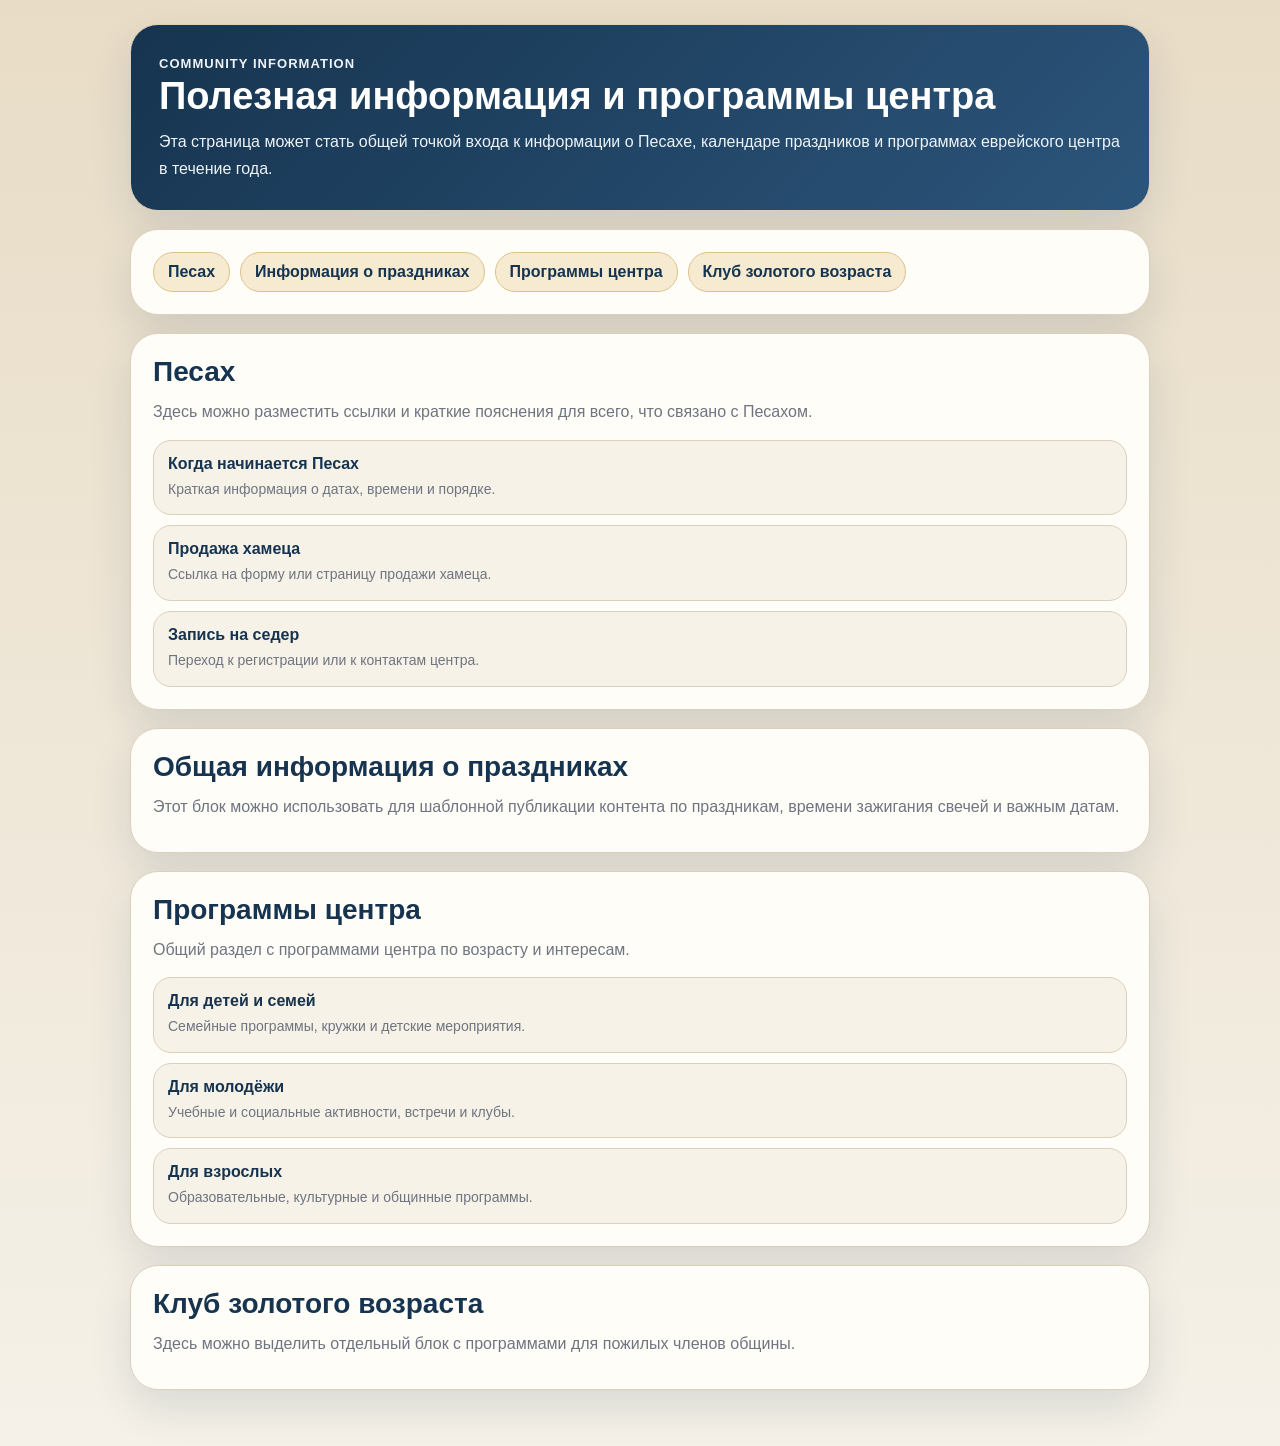
==== public/community-info.html @ 337637ea "Initial project setup" ====
<!DOCTYPE html>
<html lang="ru" dir="ltr">
<head>
  <meta charset="UTF-8">
  <meta name="viewport" content="width=device-width, initial-scale=1.0">
  <title>Community Information</title>
  <link rel="stylesheet" href="./styles.css">
  <style>
    html{scroll-behavior:smooth}
    .info-shell{
      width:min(1020px,94vw);
      margin:24px auto 56px;
      display:grid;
      gap:18px;
    }
    .info-hero,.nav-panel,.section-panel{
      background:var(--paper);
      border:1px solid var(--line);
      border-radius:28px;
      box-shadow:var(--shadow);
    }
    .info-hero{
      background:linear-gradient(135deg,var(--navy) 0%,var(--navy-2) 100%);
      color:#fff;
      padding:28px;
    }
    .info-hero h1{
      margin:0 0 10px;
      font-size:38px;
    }
    .info-hero p{
      margin:0;
      color:#edf3f8;
      line-height:1.7;
    }
    .nav-panel,.section-panel{padding:22px}
    .nav-links{
      display:flex;
      gap:10px;
      flex-wrap:wrap;
    }
    .nav-links a{
      text-decoration:none;
      padding:10px 14px;
      border-radius:999px;
      background:var(--gold-soft);
      color:var(--navy);
      border:1px solid #dcc38b;
      font-weight:800;
    }
    .section-panel h2{
      margin:0 0 10px;
      color:var(--navy);
      font-size:28px;
    }
    .section-panel p{
      margin:0 0 10px;
      color:var(--muted);
      line-height:1.7;
    }
    .bullet-list{
      display:grid;
      gap:10px;
      margin-top:14px;
    }
    .bullet{
      padding:14px;
      border-radius:18px;
      background:var(--soft);
      border:1px solid var(--line);
    }
    .bullet strong{
      display:block;
      margin-bottom:6px;
      color:var(--navy);
    }
    .bullet span{
      color:var(--muted);
      line-height:1.55;
      font-size:14px;
    }
  </style>
</head>
<body>
  <main class="info-shell">
    <section class="info-hero">
      <p class="eyebrow">Community Information</p>
      <h1>Полезная информация и программы центра</h1>
      <p>Эта страница может стать общей точкой входа к информации о Песахе, календаре праздников и программах еврейского центра в течение года.</p>
    </section>

    <section class="nav-panel">
      <div class="nav-links">
        <a href="#pesach">Песах</a>
        <a href="#holiday-info">Информация о праздниках</a>
        <a href="#programs">Программы центра</a>
        <a href="#seniors">Клуб золотого возраста</a>
      </div>
    </section>

    <section id="pesach" class="section-panel">
      <h2>Песах</h2>
      <p>Здесь можно разместить ссылки и краткие пояснения для всего, что связано с Песахом.</p>
      <div class="bullet-list">
        <div class="bullet"><strong>Когда начинается Песах</strong><span>Краткая информация о датах, времени и порядке.</span></div>
        <div class="bullet"><strong>Продажа хамеца</strong><span>Ссылка на форму или страницу продажи хамеца.</span></div>
        <div class="bullet"><strong>Запись на седер</strong><span>Переход к регистрации или к контактам центра.</span></div>
      </div>
    </section>

    <section id="holiday-info" class="section-panel">
      <h2>Общая информация о праздниках</h2>
      <p>Этот блок можно использовать для шаблонной публикации контента по праздникам, времени зажигания свечей и важным датам.</p>
    </section>

    <section id="programs" class="section-panel">
      <h2>Программы центра</h2>
      <p>Общий раздел с программами центра по возрасту и интересам.</p>
      <div class="bullet-list">
        <div class="bullet"><strong>Для детей и семей</strong><span>Семейные программы, кружки и детские мероприятия.</span></div>
        <div class="bullet"><strong>Для молодёжи</strong><span>Учебные и социальные активности, встречи и клубы.</span></div>
        <div class="bullet"><strong>Для взрослых</strong><span>Образовательные, культурные и общинные программы.</span></div>
      </div>
    </section>

    <section id="seniors" class="section-panel">
      <h2>Клуб золотого возраста</h2>
      <p>Здесь можно выделить отдельный блок с программами для пожилых членов общины.</p>
    </section>
  </main>
</body>
</html>
---- public/styles.css ----
:root{
  --bg:#efe6d6;
  --paper:#fffdf8;
  --ink:#203143;
  --muted:#6e7580;
  --navy:#16344f;
  --navy-2:#2c557b;
  --gold:#bd9646;
  --gold-soft:#f6ead1;
  --line:#dccfbc;
  --soft:#f7f2e8;
  --shadow:0 18px 42px rgba(24,52,79,.12);
}
*{box-sizing:border-box}
body{
  margin:0;
  font-family:"Segoe UI",Arial,sans-serif;
  background:linear-gradient(180deg,#e8dcc6 0%,#f5f1e8 100%);
  color:var(--ink);
}
.page{
  width:min(980px,94vw);
  margin:24px auto 56px;
  display:grid;
  gap:18px;
}
.hero,.panel{
  background:var(--paper);
  border:1px solid var(--line);
  border-radius:28px;
  box-shadow:var(--shadow);
}
.hero{
  padding:28px;
  background:linear-gradient(135deg,var(--navy) 0%,var(--navy-2) 100%);
  color:#fff;
}
.brand{
  display:flex;
  align-items:center;
  gap:16px;
  margin-bottom:16px;
}
.logo{
  width:72px;
  height:72px;
  object-fit:contain;
  border-radius:18px;
  background:rgba(255,255,255,.12);
  padding:8px;
}
.eyebrow{
  margin:0 0 6px;
  color:#ecd49d;
  font-size:13px;
  font-weight:800;
  letter-spacing:.08em;
  text-transform:uppercase;
}
h1,h2{margin:0}
.intro{
  margin:0 0 18px;
  color:#edf3f8;
  line-height:1.7;
}
.token-box{
  background:rgba(255,255,255,.1);
  border:1px solid rgba(255,255,255,.16);
  border-radius:20px;
  padding:16px;
}
.token-box label{
  display:block;
  margin-bottom:8px;
  font-size:13px;
  font-weight:700;
}
.token-hint{
  margin:10px 0 0;
  color:#f5ebd1;
  font-size:12px;
}
.token-hint code{
  background:rgba(255,255,255,.14);
  padding:2px 6px;
  border-radius:8px;
}
.token-row,.panel-head,.actions{
  display:flex;
  gap:12px;
  align-items:center;
}
.token-row input,.grid input,.grid select,.full input,.meta-grid input,.person-grid input,.person-grid select,.contact-grid input,.contact-grid select{
  width:100%;
  border:1.5px solid var(--line);
  border-radius:14px;
  padding:12px 14px;
  font:inherit;
}
.token-row input{
  background:#fff;
}
button{
  border:none;
  border-radius:14px;
  padding:12px 16px;
  font:inherit;
  font-weight:800;
  cursor:pointer;
  background:linear-gradient(135deg,var(--gold) 0%,#d8b36b 100%);
  color:#1c2935;
}
button.secondary{
  background:#f2eadb;
  border:1px solid #d7c49a;
  color:var(--navy);
}
.panel{
  padding:22px;
}
.panel-head{
  justify-content:space-between;
  margin-bottom:14px;
}
.badge{
  padding:8px 12px;
  border-radius:999px;
  background:var(--gold-soft);
  color:var(--navy);
  font-size:12px;
  font-weight:800;
}
.summary{
  background:var(--soft);
  border:1px solid var(--line);
  border-radius:18px;
  padding:14px;
  color:var(--muted);
  line-height:1.6;
  margin-bottom:14px;
}
.form{
  display:grid;
  gap:14px;
}
.meta-grid{
  display:grid;
  grid-template-columns:repeat(4,minmax(0,1fr));
  gap:12px;
}
.grid{
  display:grid;
  grid-template-columns:repeat(2,minmax(0,1fr));
  gap:12px;
}
.grid label,.full,.meta-grid label,.person-grid label,.contact-grid label{
  display:grid;
  gap:6px;
}
.grid span,.full span,.meta-grid span,.person-grid span,.contact-grid span{
  color:var(--navy);
  font-size:12px;
  font-weight:800;
}
.full input{
  background:#fff;
}
.section-card{
  border:1px solid var(--line);
  border-radius:24px;
  padding:18px;
  background:linear-gradient(180deg,#fffdfa 0%,#fbf7ef 100%);
}
.section-head{
  display:flex;
  justify-content:space-between;
  gap:16px;
  margin-bottom:14px;
}
.section-kicker{
  margin:0 0 5px;
  color:var(--gold);
  font-size:12px;
  font-weight:800;
  letter-spacing:.08em;
  text-transform:uppercase;
}
.section-note{
  max-width:320px;
  color:var(--muted);
  font-size:13px;
  line-height:1.5;
}
.person-stack,.contact-stack{
  display:grid;
  gap:14px;
}
.person-card,.contact-card{
  border:1px solid #e2d7c4;
  border-radius:20px;
  padding:16px;
  background:#fff;
}
.person-top,.contact-top{
  display:flex;
  align-items:center;
  justify-content:space-between;
  gap:12px;
  margin-bottom:14px;
}
.role-badge{
  display:inline-flex;
  align-items:center;
  padding:7px 11px;
  border-radius:999px;
  background:#f6ead1;
  color:var(--navy);
  font-size:12px;
  font-weight:800;
}
.person-grid,.contact-grid{
  display:grid;
  grid-template-columns:repeat(2,minmax(0,1fr));
  gap:12px;
}
.contact-list{
  display:grid;
  gap:12px;
}
.contact-item{
  border:1px dashed #dac9ad;
  border-radius:16px;
  padding:12px;
  background:#fcfaf6;
}
.requirement{
  margin:12px 0 0;
  color:#8f5c18;
  font-size:12px;
  font-weight:700;
}
.inline-actions{
  margin-top:12px;
  display:flex;
  justify-content:flex-start;
}
.hidden{
  display:none !important;
}
.check{
  display:flex;
  gap:10px;
  align-items:flex-start;
  font-size:14px;
  line-height:1.55;
}
.check input{
  margin-top:3px;
}
.output{
  margin:0;
  white-space:pre-wrap;
  background:#f7f0e2;
  border:1px solid #e1d3bb;
  border-radius:18px;
  padding:14px;
  color:#35506b;
  font-family:Consolas,monospace;
  font-size:13px;
  line-height:1.6;
}
@media (max-width:680px){
  .meta-grid,
  .person-grid,
  .contact-grid,
  .grid{grid-template-columns:1fr}
  .section-head,
  .brand,.token-row,.panel-head,.actions{flex-direction:column;align-items:stretch}
  .person-top,.contact-top{flex-direction:column;align-items:flex-start}
  .badge{align-self:flex-start}
}
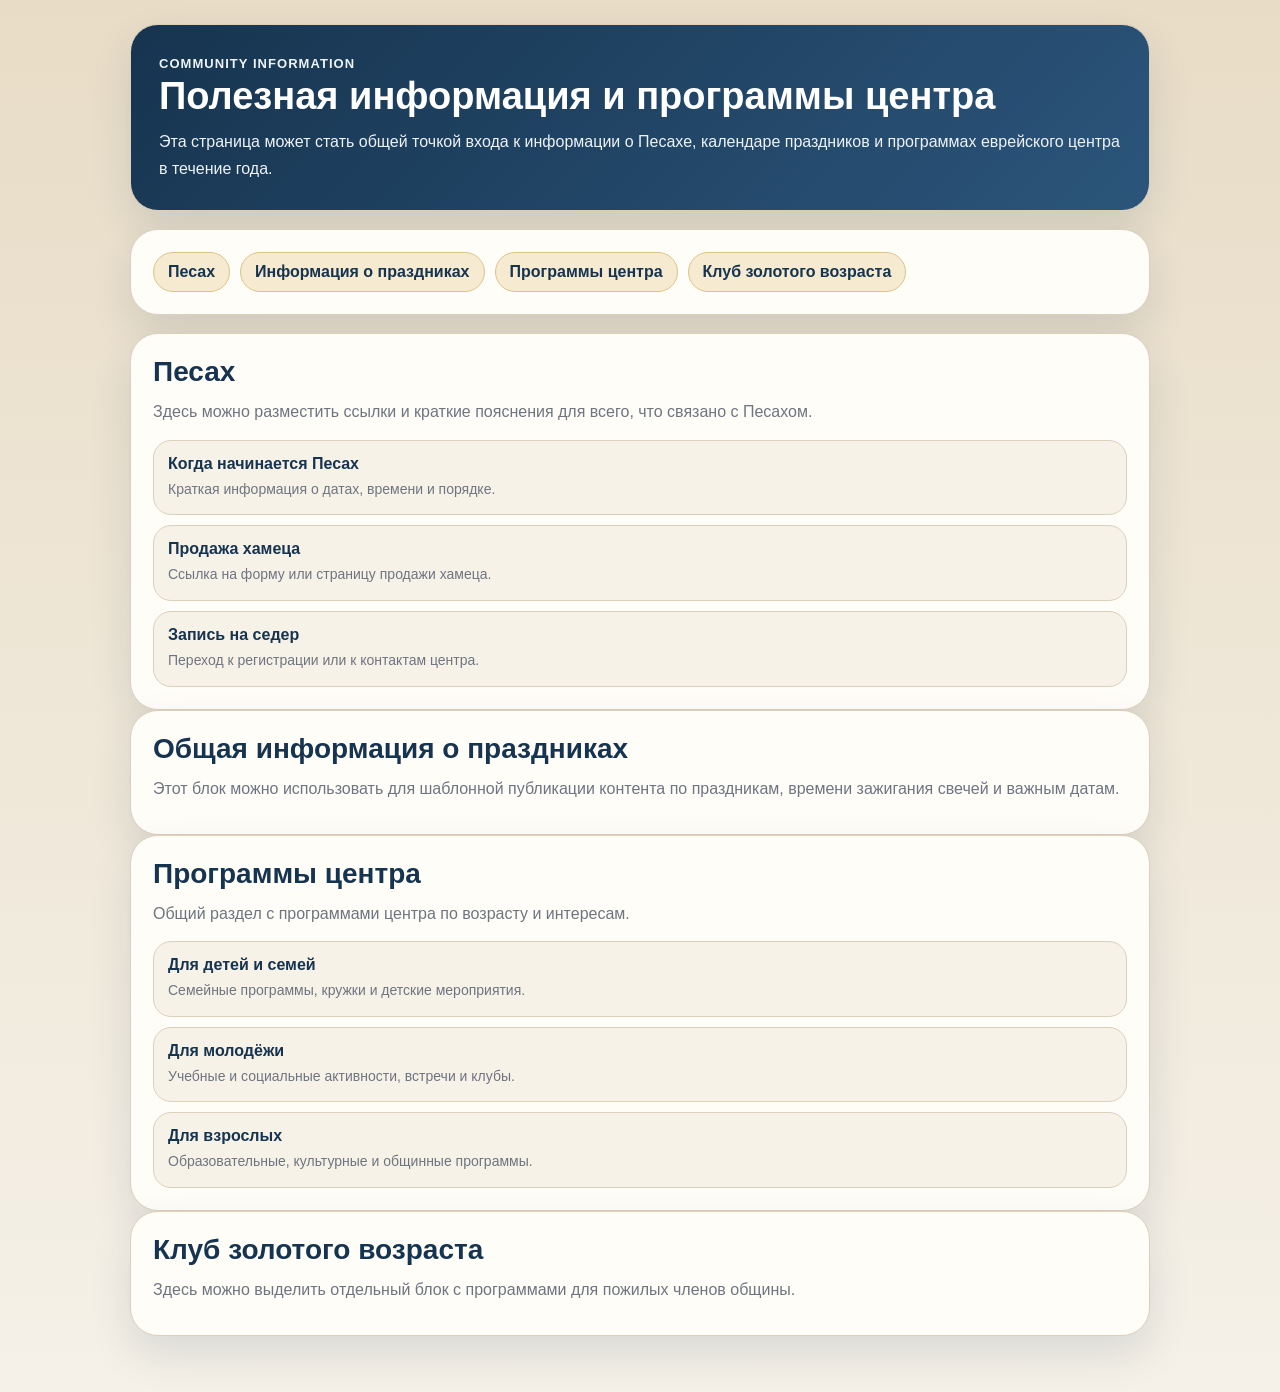
==== commit 112533eb: "Add editable content file for success and community pages" ====
--- a/public/community-info.html
+++ b/public/community-info.html
@@ -81,52 +81,20 @@
     }
   </style>
 </head>
-<body>
+<body data-page-type="community">
   <main class="info-shell">
     <section class="info-hero">
-      <p class="eyebrow">Community Information</p>
-      <h1>Полезная информация и программы центра</h1>
-      <p>Эта страница может стать общей точкой входа к информации о Песахе, календаре праздников и программах еврейского центра в течение года.</p>
+      <p class="eyebrow" data-content="community-eyebrow">Community Information</p>
+      <h1 data-content="community-title">Полезная информация и программы центра</h1>
+      <p data-content="community-description">Эта страница может стать общей точкой входа к информации о Песахе, календаре праздников и программах еврейского центра в течение года.</p>
     </section>
 
     <section class="nav-panel">
-      <div class="nav-links">
-        <a href="#pesach">Песах</a>
-        <a href="#holiday-info">Информация о праздниках</a>
-        <a href="#programs">Программы центра</a>
-        <a href="#seniors">Клуб золотого возраста</a>
-      </div>
+      <div class="nav-links" data-content="community-nav"></div>
     </section>
 
-    <section id="pesach" class="section-panel">
-      <h2>Песах</h2>
-      <p>Здесь можно разместить ссылки и краткие пояснения для всего, что связано с Песахом.</p>
-      <div class="bullet-list">
-        <div class="bullet"><strong>Когда начинается Песах</strong><span>Краткая информация о датах, времени и порядке.</span></div>
-        <div class="bullet"><strong>Продажа хамеца</strong><span>Ссылка на форму или страницу продажи хамеца.</span></div>
-        <div class="bullet"><strong>Запись на седер</strong><span>Переход к регистрации или к контактам центра.</span></div>
-      </div>
-    </section>
-
-    <section id="holiday-info" class="section-panel">
-      <h2>Общая информация о праздниках</h2>
-      <p>Этот блок можно использовать для шаблонной публикации контента по праздникам, времени зажигания свечей и важным датам.</p>
-    </section>
-
-    <section id="programs" class="section-panel">
-      <h2>Программы центра</h2>
-      <p>Общий раздел с программами центра по возрасту и интересам.</p>
-      <div class="bullet-list">
-        <div class="bullet"><strong>Для детей и семей</strong><span>Семейные программы, кружки и детские мероприятия.</span></div>
-        <div class="bullet"><strong>Для молодёжи</strong><span>Учебные и социальные активности, встречи и клубы.</span></div>
-        <div class="bullet"><strong>Для взрослых</strong><span>Образовательные, культурные и общинные программы.</span></div>
-      </div>
-    </section>
-
-    <section id="seniors" class="section-panel">
-      <h2>Клуб золотого возраста</h2>
-      <p>Здесь можно выделить отдельный блок с программами для пожилых членов общины.</p>
-    </section>
+    <div data-content="community-sections"></div>
   </main>
+  <script src="./content-pages.js"></script>
 </body>
 </html>
--- a/public/styles.css
+++ b/public/styles.css
@@ -90,7 +90,7 @@
   gap:12px;
   align-items:center;
 }
-.token-row input,.grid input,.grid select,.full input,.meta-grid input,.person-grid input,.person-grid select,.contact-grid input,.contact-grid select{
+.token-row input,.grid input,.grid select,.grid textarea,.full input,.full textarea,.meta-grid input,.person-grid input,.person-grid select,.contact-grid input,.contact-grid select{
   width:100%;
   border:1.5px solid var(--line);
   border-radius:14px;
@@ -143,6 +143,19 @@
   display:grid;
   gap:14px;
 }
+.tech-box{
+  border:1px dashed var(--line);
+  border-radius:18px;
+  padding:10px 14px 14px;
+  background:#faf6ef;
+}
+.tech-box summary{
+  cursor:pointer;
+  color:var(--navy);
+  font-size:13px;
+  font-weight:800;
+  margin-bottom:10px;
+}
 .meta-grid{
   display:grid;
   grid-template-columns:repeat(4,minmax(0,1fr));
@@ -157,13 +170,33 @@
   display:grid;
   gap:6px;
 }
+.info-field{
+  display:grid;
+  gap:6px;
+}
 .grid span,.full span,.meta-grid span,.person-grid span,.contact-grid span{
   color:var(--navy);
   font-size:12px;
   font-weight:800;
 }
-.full input{
+.info-value{
+  min-height:48px;
+  display:flex;
+  align-items:center;
+  padding:12px 14px;
+  border:1.5px solid var(--line);
+  border-radius:14px;
+  background:#f7f2e8;
+  color:var(--navy);
+  font-weight:800;
+}
+.full input,.full textarea{
   background:#fff;
+}
+.full textarea,
+.grid textarea{
+  resize:vertical;
+  min-height:88px;
 }
 .section-card{
   border:1px solid var(--line);
@@ -217,6 +250,12 @@
   color:var(--navy);
   font-size:12px;
   font-weight:800;
+}
+.person-badges{
+  display:flex;
+  flex-wrap:wrap;
+  gap:8px;
+  justify-content:flex-end;
 }
 .person-grid,.contact-grid{
   display:grid;
